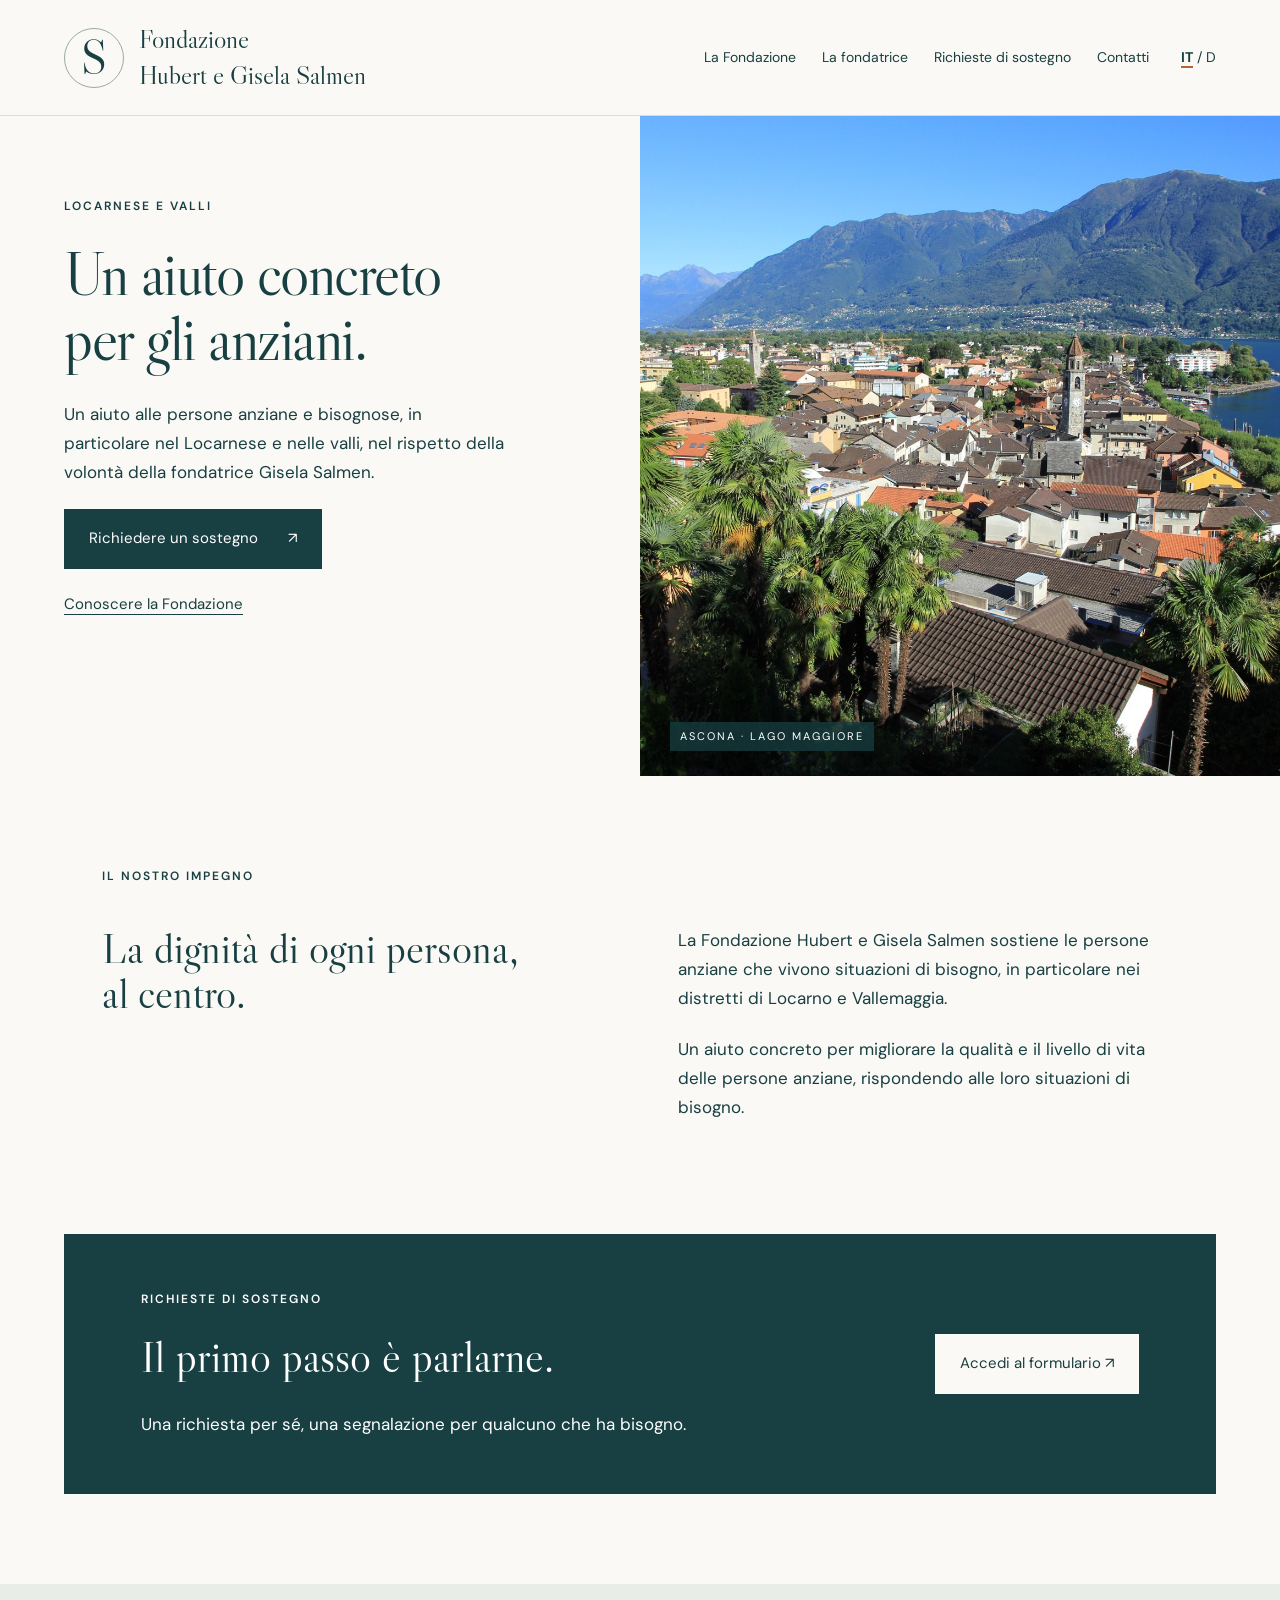
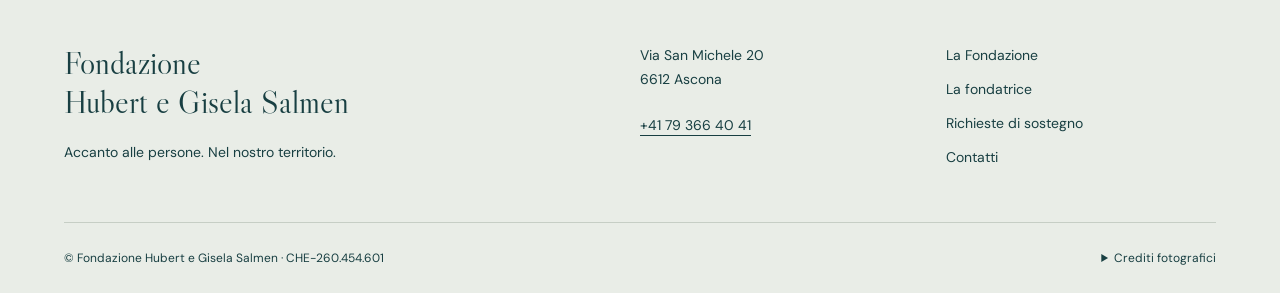
==== index.html @ 93e53511 "Add files via upload" ====
<!doctype html><html lang="it"><head><meta charset="utf-8"><meta name="viewport" content="width=device-width, initial-scale=1"><title>Fondazione Hubert e Gisela Salmen — Ascona</title><meta name="description" content="Aiuti alle persone anziane e bisognose, in particolare nei distretti di Locarno e Vallemaggia."><link rel="icon" href="/assets/favicon.svg"><script src="/language.js"></script><link rel="stylesheet" href="/style.css?v=content-2"></head><body><a class="skip" href="#main">Vai al contenuto</a><header><a class="brand" href="/index.html?lang=it"><span class="monogram">S</span><span><span class="brand-title">Fondazione</span>Hubert e Gisela Salmen</span></a><nav aria-label="Navigazione principale"><a href="/fondazione.html" >La Fondazione</a><a href="/fondatrice.html" >La fondatrice</a><a href="/sostegno.html" >Richieste di sostegno</a><a href="/contatti.html" >Contatti</a></nav><a class="language" href="/de/index.html" lang="de" aria-label="Deutsch"><span class="active">IT</span><span> / </span><span class="">D</span></a></header><main id="main"><section class="hero"><div class="hero-copy"><p class="eyebrow">LOCARNESE E VALLI</p><h1>Un aiuto concreto<br>per gli anziani.</h1><p>Un aiuto alle persone anziane e bisognose, in particolare nel Locarnese e nelle valli, nel rispetto della volontà della fondatrice Gisela Salmen.</p><a class="button" href="/sostegno.html">Richiedere un sostegno <span>↗</span></a><a class="text-link" href="/fondazione.html">Conoscere la Fondazione</a></div><figure><img src="/assets/ascona-panorama.jpg" alt="Veduta panoramica del lungolago di Ascona"><figcaption>ASCONA · LAGO MAGGIORE</figcaption></figure></section><section class="intro"><p class="eyebrow">IL NOSTRO IMPEGNO</p><h2>La dignità di ogni persona,<br>al centro.</h2><div><p>La Fondazione Hubert e Gisela Salmen sostiene le persone anziane che vivono situazioni di bisogno, in particolare nei distretti di Locarno e Vallemaggia.</p><p>Un aiuto concreto per migliorare la qualità e il livello di vita delle persone anziane, rispondendo alle loro situazioni di bisogno.</p></div></section><section class="band"><div><p class="eyebrow">RICHIESTE DI SOSTEGNO</p><h2>Il primo passo è parlarne.</h2><p>Una richiesta per sé, una segnalazione per qualcuno che ha bisogno.</p></div><a class="button light" href="/sostegno.html">Accedi al formulario ↗</a></section></main><footer><div><a class="footer-brand" href="/index.html?lang=it">Fondazione<br>Hubert e Gisela Salmen</a><p>Accanto alle persone. Nel nostro territorio.</p></div><div><p>Via San Michele 20<br>6612 Ascona</p><a href="tel:+41793664041">+41 79 366 40 41</a></div><div><a href="/fondazione.html">La Fondazione</a><a href="/fondatrice.html">La fondatrice</a><a href="/sostegno.html">Richieste di sostegno</a><a href="/contatti.html">Contatti</a></div><div class="footer-bottom"><span>© Fondazione Hubert e Gisela Salmen · CHE-260.454.601</span><details><summary>Crediti fotografici</summary><p><a href="https://commons.wikimedia.org/wiki/File:Ascona_Panorama.jpg">Ascona Panorama</a> · BjoernEisbaer · <a href="https://creativecommons.org/licenses/by-sa/3.0/">CC BY-SA 3.0</a>. <a href="https://commons.wikimedia.org/wiki/File:Ascona_via_Borgo.jpg">Ascona via Borgo</a> · David Hunt · <a href="https://creativecommons.org/licenses/by/2.0/">CC BY 2.0</a>. Immagini ritagliate nella visualizzazione.</p></details></div></footer></body></html>
---- style.css ----
@import url('https://fonts.googleapis.com/css2?family=DM+Sans:wght@400;500;600;700&family=Libre+Caslon+Display&display=swap');
:root{--ink:#183f42;--paper:#faf9f5;--accent:#b4623c;--line:#d9ded7}*{box-sizing:border-box}body{margin:0;background:var(--paper);color:var(--ink);font-family:'DM Sans',Arial,sans-serif;font-size:17px;line-height:1.7}a{color:inherit;text-underline-offset:5px}header{min-height:116px;padding:24px 5%;display:flex;gap:32px;align-items:center;border-bottom:1px solid var(--line)}.brand{display:flex;align-items:center;gap:15px;text-decoration:none;font-family:'Libre Caslon Display',Georgia,serif;font-size:26px;line-height:1.2}.brand small{display:block;font-family:'DM Sans',sans-serif;font-size:10px;letter-spacing:3px;margin-bottom:6px}.monogram{font-size:47px;border:1px solid #9baaa6;border-radius:50%;width:60px;height:60px;text-align:center;line-height:58px}nav{display:flex;gap:26px;margin-left:auto}nav a{font-size:14px;text-decoration:none}nav a:hover,nav a[aria-current]{text-decoration:underline}.language{white-space:nowrap;font-size:14px;text-decoration:none}.language .active{font-weight:700;border-bottom:2px solid var(--accent)}.hero{display:grid;grid-template-columns:1fr 1fr;min-height:660px}.hero-copy{padding:80px 10% 65px}.eyebrow{font-size:12px;font-weight:600;letter-spacing:2px;margin:0 0 25px}h1,h2{font-family:'Libre Caslon Display',Georgia,serif;font-weight:400;line-height:1.05;margin:0 0 30px}h1{font-size:clamp(48px,4.8vw,78px);letter-spacing:-1.5px}h2{font-size:clamp(36px,3.3vw,52px)}h3{font-size:19px;font-weight:500}p{margin:0 0 22px}.hero-copy>p:not(.eyebrow){max-width:440px}.button{display:inline-flex;justify-content:space-between;gap:30px;align-items:center;background:var(--ink);color:white;padding:17px 25px;text-decoration:none;border:0;font:inherit;font-size:15px;cursor:pointer}.button:hover{background:#286064}.text-link{display:block;font-size:15px;margin-top:23px}.hero figure{margin:0;position:relative;min-height:540px}.hero img{width:100%;height:100%;position:absolute;object-fit:cover}.hero figcaption{position:absolute;bottom:25px;left:30px;color:white;font-size:11px;letter-spacing:2px;background:#183f42bd;padding:5px 10px}.intro{padding:90px 8%;display:grid;grid-template-columns:1fr 1fr;gap:15px 75px}.intro .eyebrow{grid-column:1/-1}.band{margin:0 5% 90px;padding:55px 6%;background:var(--ink);color:white;display:flex;align-items:center;justify-content:space-between;gap:30px}.band h2{font-size:44px}.band p:last-child{margin:0}.light{background:var(--paper);color:var(--ink);white-space:nowrap}.page-heading{padding:75px 8% 45px;border-bottom:1px solid var(--line)}.lead{font-size:21px;max-width:730px}.article{max-width:1060px;margin:auto;padding:65px 35px 90px}.article>h2{margin-top:45px}.facts{display:grid;grid-template-columns:1fr 1fr;gap:45px;padding:40px 0;margin:25px 0;border-top:1px solid var(--line);border-bottom:1px solid var(--line)}.facts strong{font-size:30px;font-weight:400}.members{display:grid;grid-template-columns:repeat(3,1fr);gap:32px;margin:40px 0}.member h3{margin:16px 0 0}.member p{font-size:14px}.initials{display:flex;width:80px;height:80px;border-radius:50%;background:#e6ebe5;align-items:center;justify-content:center;font-family:Georgia,serif;font-size:25px;color:#526762}.note{font-size:14px;color:#596961}.founder{padding:80px 8%;display:grid;grid-template-columns:1fr 1fr;gap:80px}.founder figure{margin:0}.founder img{width:100%;height:600px;object-fit:cover}.founder figcaption{font-size:13px;margin-top:12px}.contact-grid{display:grid;grid-template-columns:1fr 1fr;gap:80px;padding:70px 8% 100px}.contact-panel{padding:45px;background:#e8ede7}.instructions{margin-bottom:55px}form{border-top:1px solid var(--line);padding-top:40px}form h2{font-size:38px}label{display:block;font-size:15px;font-weight:500;margin:22px 0 8px}input,textarea{width:100%;border:1px solid #99aba3;background:white;padding:13px;color:var(--ink);font:inherit;border-radius:0}textarea{resize:vertical}.field-grid{display:grid;grid-template-columns:1fr 1fr;gap:0 24px}fieldset{border:0;padding:20px 0;margin:20px 0}legend{font-size:24px}.signature{height:57px;border-bottom:1px solid #99aba3}.council{margin:35px 0;padding:20px;border:1px solid var(--line)}summary{cursor:pointer}footer{padding:60px 5% 25px;background:#e9ede7;display:grid;grid-template-columns:2fr 1fr 1fr;gap:35px;font-size:14px}.footer-brand{font-family:'Libre Caslon Display',Georgia,serif;font-size:32px;text-decoration:none;line-height:1.2;display:block;margin-bottom:20px}footer>div:nth-child(3)>a{display:block;margin-bottom:10px;text-decoration:none}.footer-bottom{grid-column:1/-1;border-top:1px solid #c6cec5;padding-top:25px;display:flex;justify-content:space-between;gap:30px;font-size:12px}.footer-bottom details{max-width:450px}.skip{position:absolute;top:-100px}.skip:focus{top:0;background:white;z-index:3;padding:12px}:focus-visible{outline:3px solid var(--accent);outline-offset:5px}@media(max-width:1100px){header{flex-wrap:wrap;gap:18px}nav{order:3;width:100%;justify-content:center}.language{margin-left:auto}.hero-copy{padding:65px 9%}.band{align-items:flex-start;flex-direction:column}}@media(max-width:700px){body{font-size:16px}header{padding:20px 6%}.brand{font-size:21px}.monogram{width:45px;height:45px;line-height:43px;font-size:34px}nav{gap:10px 20px;flex-wrap:wrap;justify-content:flex-start}nav a{font-size:14px}.hero,.intro,.founder,.contact-grid{grid-template-columns:1fr}.hero-copy{padding:50px 7%}.hero figure{min-height:390px}.intro{padding:55px 7%;gap:10px}.band{margin-bottom:50px;padding:35px 7%}.page-heading{padding:50px 7% 25px}.article{padding:35px 7% 55px}.facts{grid-template-columns:1fr;gap:20px}.members{grid-template-columns:1fr 1fr;gap:20px}.founder{padding:50px 7%;gap:30px}.founder img{height:430px}.contact-grid{padding:45px 7%;gap:25px}.contact-panel{padding:30px}.field-grid{grid-template-columns:1fr}footer{grid-template-columns:1fr 1fr;padding:40px 7%}footer>div:first-child{grid-column:1/-1}.footer-bottom{flex-direction:column;gap:12px}h1{font-size:53px}.button{max-width:100%}}@media print{body{background:white;color:black;font:11pt Arial;line-height:1.4}header,footer,.page-heading,.instructions,.no-print,.skip{display:none!important}.article{padding:0;max-width:none}form{border:0;padding:0}form h2{font-size:23pt}label{margin-top:12px}input,textarea{color:black;padding:7px;border:1px solid #999;font-size:11pt}textarea{resize:none;min-height:70px;height:auto}fieldset,.field-grid>div,.council{break-inside:avoid}.council{margin:20px 0}h2,legend{break-after:avoid}.signature{height:35px}@page{margin:16mm}}

.portrait-frame,.member .initials{display:flex;width:min(160px,100%);height:auto;aspect-ratio:1/1;border-radius:50%;overflow:hidden;position:relative;flex-shrink:0}
.portrait-frame .member-photo{display:block;position:absolute;inset:0;width:100%;height:100%;max-width:none;object-fit:cover;object-position:center 22%}
.member .initials{font-size:36px}
.member-photo[src*="bruno-minder"]{transform:scale(1.6);transform-origin:50% 22%}

/* Compact, touch-friendly layouts for phones and small tablets. */
@media screen and (max-width: 700px){
 header{padding:16px 20px 12px;gap:14px;min-height:0;display:grid;grid-template-columns:minmax(0,1fr) auto}
 .brand{min-width:0;gap:10px;font-size:clamp(18px,4.7vw,22px)}
 .brand small{font-size:9px;letter-spacing:2px}.monogram{flex:0 0 40px;width:40px;height:40px;line-height:38px;font-size:31px}
 .language{margin:0;padding:10px 0 10px 8px;min-height:44px;display:flex;align-items:center;gap:4px}
 nav{grid-column:1/-1;display:grid;grid-template-columns:1fr 1fr;gap:4px 12px;margin:0;width:100%}
 nav a{display:flex;align-items:center;min-height:44px;line-height:1.35;padding:8px 0;font-size:14px}
 h1{font-size:clamp(36px,10.8vw,48px);line-height:1.08;letter-spacing:-.8px;margin-bottom:22px;overflow-wrap:anywhere}
 h2,.band h2,form h2{font-size:clamp(30px,8.2vw,38px);line-height:1.14;overflow-wrap:anywhere}
 .eyebrow{font-size:11px;letter-spacing:1.4px;margin-bottom:18px}
 .hero{min-height:0}.hero-copy{padding:32px 24px}.hero-copy>p:not(.eyebrow){margin-bottom:24px}
 .hero figure{min-height:0;height:clamp(230px,68vw,360px)}.hero img{object-position:60% center}
 .hero figcaption{left:20px;bottom:16px}
 .button{width:100%;min-height:50px;gap:14px;padding:14px 18px;font-size:16px;line-height:1.4;white-space:normal;text-align:left}
 .button span{flex-shrink:0}.text-link{padding:8px 0;line-height:1.5;margin-top:12px}
 .intro{padding:42px 24px;gap:0}.intro h2{margin-bottom:24px}
 .band{margin:0 16px 42px;padding:30px 24px;gap:24px}.band h2{margin-bottom:18px}
 .page-heading{padding:34px 24px 22px}.lead{font-size:18px;line-height:1.6}
 .article{padding:32px 24px 48px}.article>h2{margin-top:28px}.article p,.contact-grid p{overflow-wrap:anywhere}
 .facts{padding:24px 0;gap:20px}.facts p:last-child{margin-bottom:0}
 .members{grid-template-columns:repeat(2,minmax(0,1fr));gap:28px 18px;margin:28px 0}
 .member{min-width:0}.portrait-frame,.member .initials{width:min(128px,100%)}
 .member h3{font-size:17px;line-height:1.35;margin-top:12px;overflow-wrap:anywhere}.member p{margin:4px 0 0}
 .founder{padding:36px 24px;gap:24px}.founder img{height:340px}
 .contact-grid{padding:32px 24px 48px;gap:28px}.contact-panel{padding:26px 20px}
 .field-grid{gap:0}fieldset{min-width:0}legend{font-size:21px;max-width:100%}
 input,textarea{font-size:16px;min-height:48px}label{font-size:16px;line-height:1.5}
 .council{padding:16px}.council summary{min-height:44px;line-height:1.5}
 footer{padding:36px 24px 24px;gap:24px;grid-template-columns:1fr}
 footer>div{min-width:0}.footer-brand{font-size:29px}footer>div:nth-child(3){display:grid;grid-template-columns:1fr 1fr;gap:4px 16px}
 footer>div:nth-child(3)>a{min-height:44px;display:flex;align-items:center;margin:0;line-height:1.4}
 .footer-bottom{font-size:13px;gap:14px}.footer-bottom details{max-width:100%;overflow-wrap:anywhere}.footer-bottom summary{padding:10px 0;min-height:44px}
}
@media screen and (min-width:701px) and (max-width:900px){
 .hero-copy{padding:48px 28px}.hero h1{font-size:46px}.founder,.contact-grid{gap:32px}.band .light{white-space:normal}
}

.brand-title{display:block;font:inherit;letter-spacing:inherit;margin-bottom:4px}
.donations{margin:32px 0;padding:24px;border:1px solid var(--line);background:#e9ede7}
.donations h3{margin-top:0}.donations .iban{margin-bottom:0;font-size:20px;letter-spacing:1px}
@media screen and (max-width:700px){.brand-title{font-size:inherit}.donations{padding:20px}}
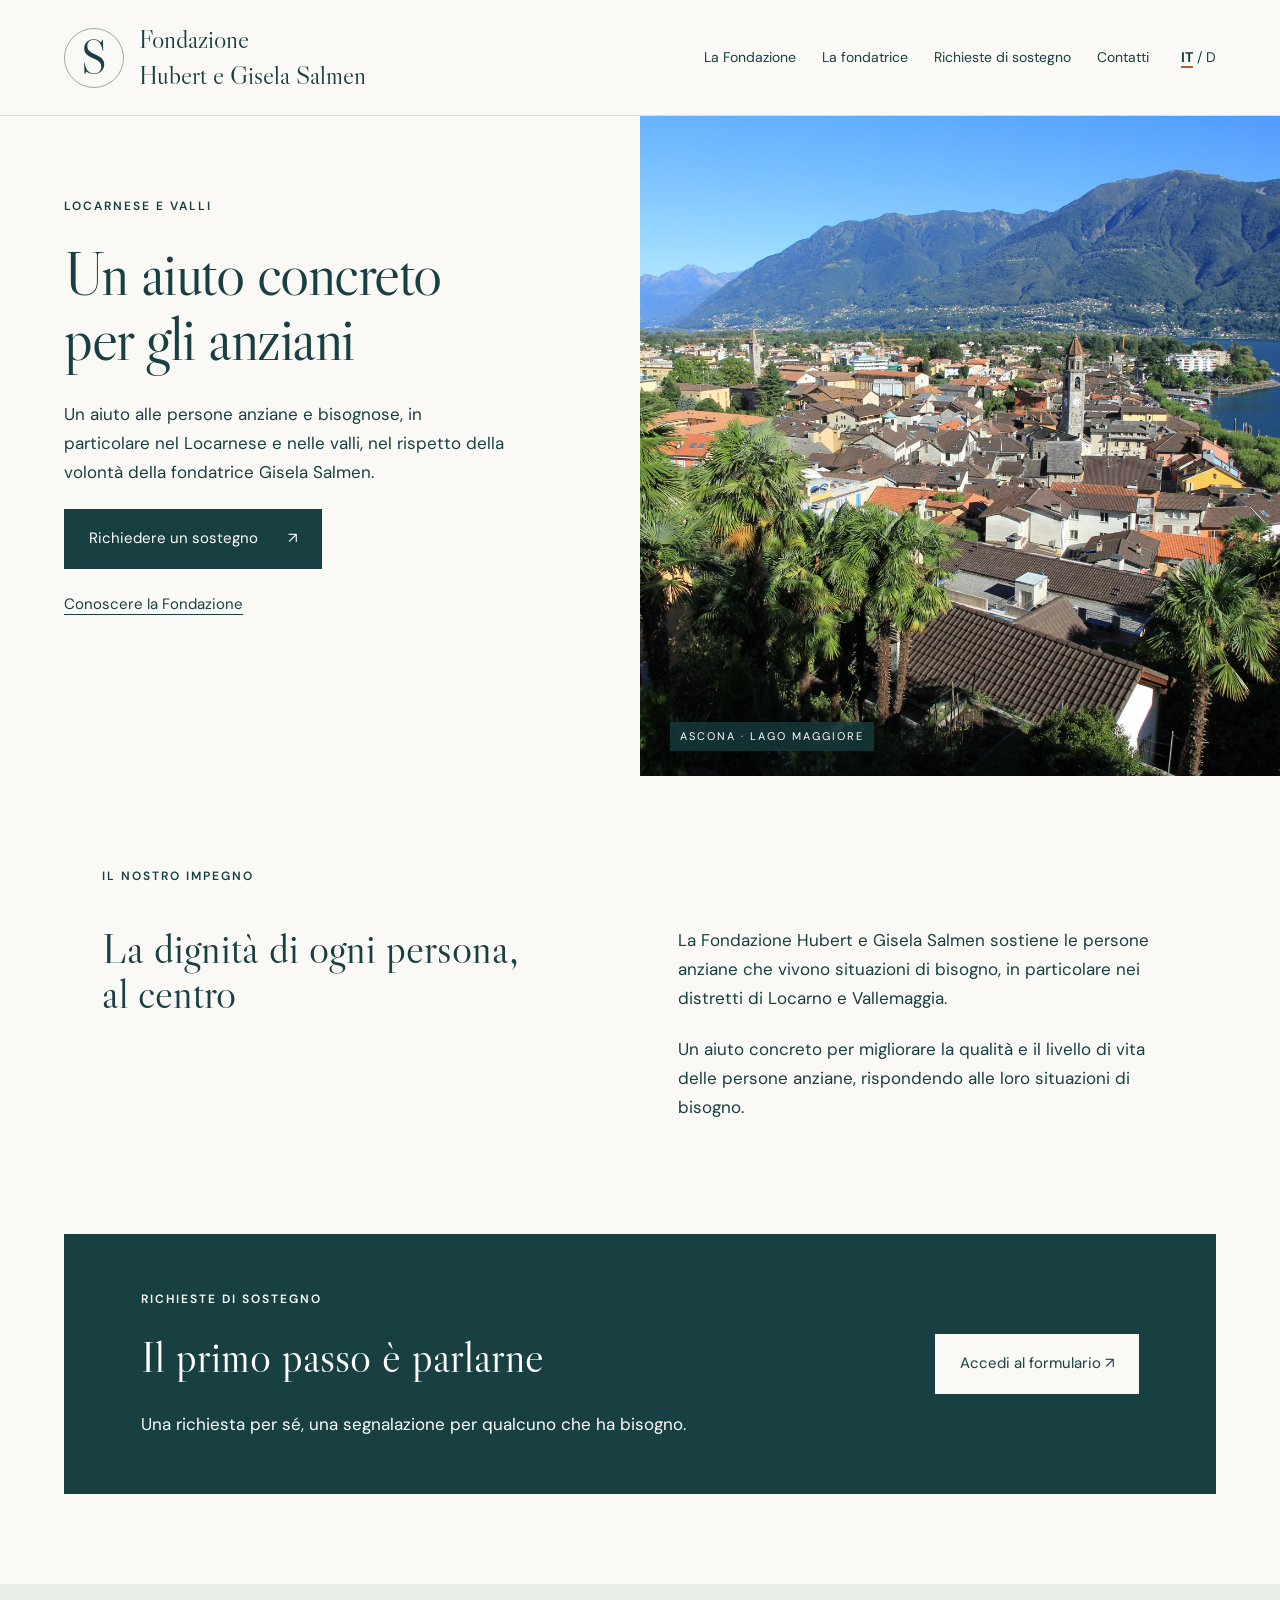
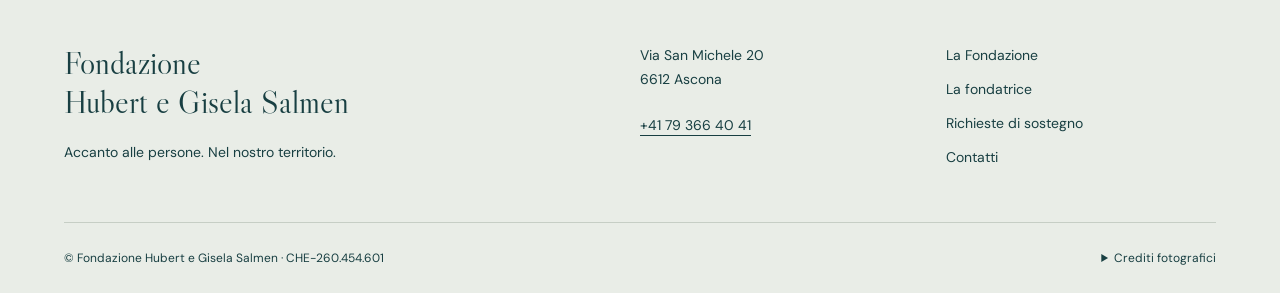
==== commit f0ef3b20: "Aggiorna testi e rimuove punteggiatura dai titoli" ====
--- a/index.html
+++ b/index.html
@@ -1 +1,172 @@
-<!doctype html><html lang="it"><head><meta charset="utf-8"><meta name="viewport" content="width=device-width, initial-scale=1"><title>Fondazione Hubert e Gisela Salmen — Ascona</title><meta name="description" content="Aiuti alle persone anziane e bisognose, in particolare nei distretti di Locarno e Vallemaggia."><link rel="icon" href="/assets/favicon.svg"><script src="/language.js"></script><link rel="stylesheet" href="/style.css?v=content-2"></head><body><a class="skip" href="#main">Vai al contenuto</a><header><a class="brand" href="/index.html?lang=it"><span class="monogram">S</span><span><span class="brand-title">Fondazione</span>Hubert e Gisela Salmen</span></a><nav aria-label="Navigazione principale"><a href="/fondazione.html" >La Fondazione</a><a href="/fondatrice.html" >La fondatrice</a><a href="/sostegno.html" >Richieste di sostegno</a><a href="/contatti.html" >Contatti</a></nav><a class="language" href="/de/index.html" lang="de" aria-label="Deutsch"><span class="active">IT</span><span> / </span><span class="">D</span></a></header><main id="main"><section class="hero"><div class="hero-copy"><p class="eyebrow">LOCARNESE E VALLI</p><h1>Un aiuto concreto<br>per gli anziani.</h1><p>Un aiuto alle persone anziane e bisognose, in particolare nel Locarnese e nelle valli, nel rispetto della volontà della fondatrice Gisela Salmen.</p><a class="button" href="/sostegno.html">Richiedere un sostegno <span>↗</span></a><a class="text-link" href="/fondazione.html">Conoscere la Fondazione</a></div><figure><img src="/assets/ascona-panorama.jpg" alt="Veduta panoramica del lungolago di Ascona"><figcaption>ASCONA · LAGO MAGGIORE</figcaption></figure></section><section class="intro"><p class="eyebrow">IL NOSTRO IMPEGNO</p><h2>La dignità di ogni persona,<br>al centro.</h2><div><p>La Fondazione Hubert e Gisela Salmen sostiene le persone anziane che vivono situazioni di bisogno, in particolare nei distretti di Locarno e Vallemaggia.</p><p>Un aiuto concreto per migliorare la qualità e il livello di vita delle persone anziane, rispondendo alle loro situazioni di bisogno.</p></div></section><section class="band"><div><p class="eyebrow">RICHIESTE DI SOSTEGNO</p><h2>Il primo passo è parlarne.</h2><p>Una richiesta per sé, una segnalazione per qualcuno che ha bisogno.</p></div><a class="button light" href="/sostegno.html">Accedi al formulario ↗</a></section></main><footer><div><a class="footer-brand" href="/index.html?lang=it">Fondazione<br>Hubert e Gisela Salmen</a><p>Accanto alle persone. Nel nostro territorio.</p></div><div><p>Via San Michele 20<br>6612 Ascona</p><a href="tel:+41793664041">+41 79 366 40 41</a></div><div><a href="/fondazione.html">La Fondazione</a><a href="/fondatrice.html">La fondatrice</a><a href="/sostegno.html">Richieste di sostegno</a><a href="/contatti.html">Contatti</a></div><div class="footer-bottom"><span>© Fondazione Hubert e Gisela Salmen · CHE-260.454.601</span><details><summary>Crediti fotografici</summary><p><a href="https://commons.wikimedia.org/wiki/File:Ascona_Panorama.jpg">Ascona Panorama</a> · BjoernEisbaer · <a href="https://creativecommons.org/licenses/by-sa/3.0/">CC BY-SA 3.0</a>. <a href="https://commons.wikimedia.org/wiki/File:Ascona_via_Borgo.jpg">Ascona via Borgo</a> · David Hunt · <a href="https://creativecommons.org/licenses/by/2.0/">CC BY 2.0</a>. Immagini ritagliate nella visualizzazione.</p></details></div></footer></body></html>+<!doctype html>
+<html lang="it">
+<head>
+  <meta charset="utf-8">
+  <meta name="viewport" content="width=device-width, initial-scale=1">
+  <meta name="robots" content="noindex">
+  <meta
+    name="description"
+    content="Aiuti alle persone anziane e bisognose, in particolare nei distretti di Locarno e Vallemaggia."
+  >
+
+  <title>Fondazione Hubert e Gisela Salmen — Ascona</title>
+
+  <link rel="icon" href="/assets/favicon.svg">
+
+  <script src="/language.js"></script>
+
+  <link rel="stylesheet" href="/style.css?v=content-2">
+</head>
+
+<body>
+  <a class="skip" href="#main">Vai al contenuto</a>
+
+  <header>
+    <a class="brand" href="/index.html?lang=it">
+      <span class="monogram">S</span>
+      <span>
+        <span class="brand-title">Fondazione</span>
+        Hubert e Gisela Salmen
+      </span>
+    </a>
+
+    <nav aria-label="Navigazione principale">
+      <a href="/fondazione.html">La Fondazione</a>
+      <a href="/fondatrice.html">La fondatrice</a>
+      <a href="/sostegno.html">Richieste di sostegno</a>
+      <a href="/contatti.html">Contatti</a>
+    </nav>
+
+    <a
+      class="language"
+      href="/de/index.html"
+      lang="de"
+      aria-label="Deutsch"
+    >
+      <span class="active">IT</span>
+      <span> / </span>
+      <span>D</span>
+    </a>
+  </header>
+
+  <main id="main">
+    <section class="hero">
+      <div class="hero-copy">
+        <p class="eyebrow">LOCARNESE E VALLI</p>
+
+        <h1>Un aiuto concreto<br>per gli anziani</h1>
+
+        <p>
+          Un aiuto alle persone anziane e bisognose, in particolare
+          nel Locarnese e nelle valli, nel rispetto della volontà
+          della fondatrice Gisela Salmen.
+        </p>
+
+        <a class="button" href="/sostegno.html">
+          Richiedere un sostegno <span>↗</span>
+        </a>
+
+        <a class="text-link" href="/fondazione.html">
+          Conoscere la Fondazione
+        </a>
+      </div>
+
+      <figure>
+        <img
+          src="/assets/ascona-panorama.jpg"
+          alt="Veduta panoramica del lungolago di Ascona"
+        >
+        <figcaption>ASCONA · LAGO MAGGIORE</figcaption>
+      </figure>
+    </section>
+
+    <section class="intro">
+      <p class="eyebrow">IL NOSTRO IMPEGNO</p>
+
+      <h2>La dignità di ogni persona,<br>al centro</h2>
+
+      <div>
+        <p>
+          La Fondazione Hubert e Gisela Salmen sostiene le persone
+          anziane che vivono situazioni di bisogno, in particolare
+          nei distretti di Locarno e Vallemaggia.
+        </p>
+
+        <p>
+          Un aiuto concreto per migliorare la qualità e il livello
+          di vita delle persone anziane, rispondendo alle loro
+          situazioni di bisogno.
+        </p>
+      </div>
+    </section>
+
+    <section class="band">
+      <div>
+        <p class="eyebrow">RICHIESTE DI SOSTEGNO</p>
+        <h2>Il primo passo è parlarne</h2>
+        <p>
+          Una richiesta per sé, una segnalazione per qualcuno
+          che ha bisogno.
+        </p>
+      </div>
+
+      <a class="button light" href="/sostegno.html">
+        Accedi al formulario ↗
+      </a>
+    </section>
+  </main>
+
+  <footer>
+    <div>
+      <a class="footer-brand" href="/index.html?lang=it">
+        Fondazione<br>
+        Hubert e Gisela Salmen
+      </a>
+      <p>Accanto alle persone. Nel nostro territorio.</p>
+    </div>
+
+    <div>
+      <p>
+        Via San Michele 20<br>
+        6612 Ascona
+      </p>
+      <a href="tel:+41793664041">+41 79 366 40 41</a>
+    </div>
+
+    <div>
+      <a href="/fondazione.html">La Fondazione</a>
+      <a href="/fondatrice.html">La fondatrice</a>
+      <a href="/sostegno.html">Richieste di sostegno</a>
+      <a href="/contatti.html">Contatti</a>
+    </div>
+
+    <div class="footer-bottom">
+      <span>
+        © Fondazione Hubert e Gisela Salmen · CHE-260.454.601
+      </span>
+
+      <details>
+        <summary>Crediti fotografici</summary>
+
+        <p>
+          <a href="https://commons.wikimedia.org/wiki/File:Ascona_Panorama.jpg">
+            Ascona Panorama
+          </a>
+          · BjoernEisbaer ·
+          <a href="https://creativecommons.org/licenses/by-sa/3.0/">
+            CC BY-SA 3.0
+          </a>.
+          <a href="https://commons.wikimedia.org/wiki/File:Ascona_via_Borgo.jpg">
+            Ascona via Borgo
+          </a>
+          · David Hunt ·
+          <a href="https://creativecommons.org/licenses/by/2.0/">
+            CC BY 2.0
+          </a>.
+          Immagini ritagliate nella visualizzazione.
+        </p>
+      </details>
+    </div>
+  </footer>
+</body>
+</html>
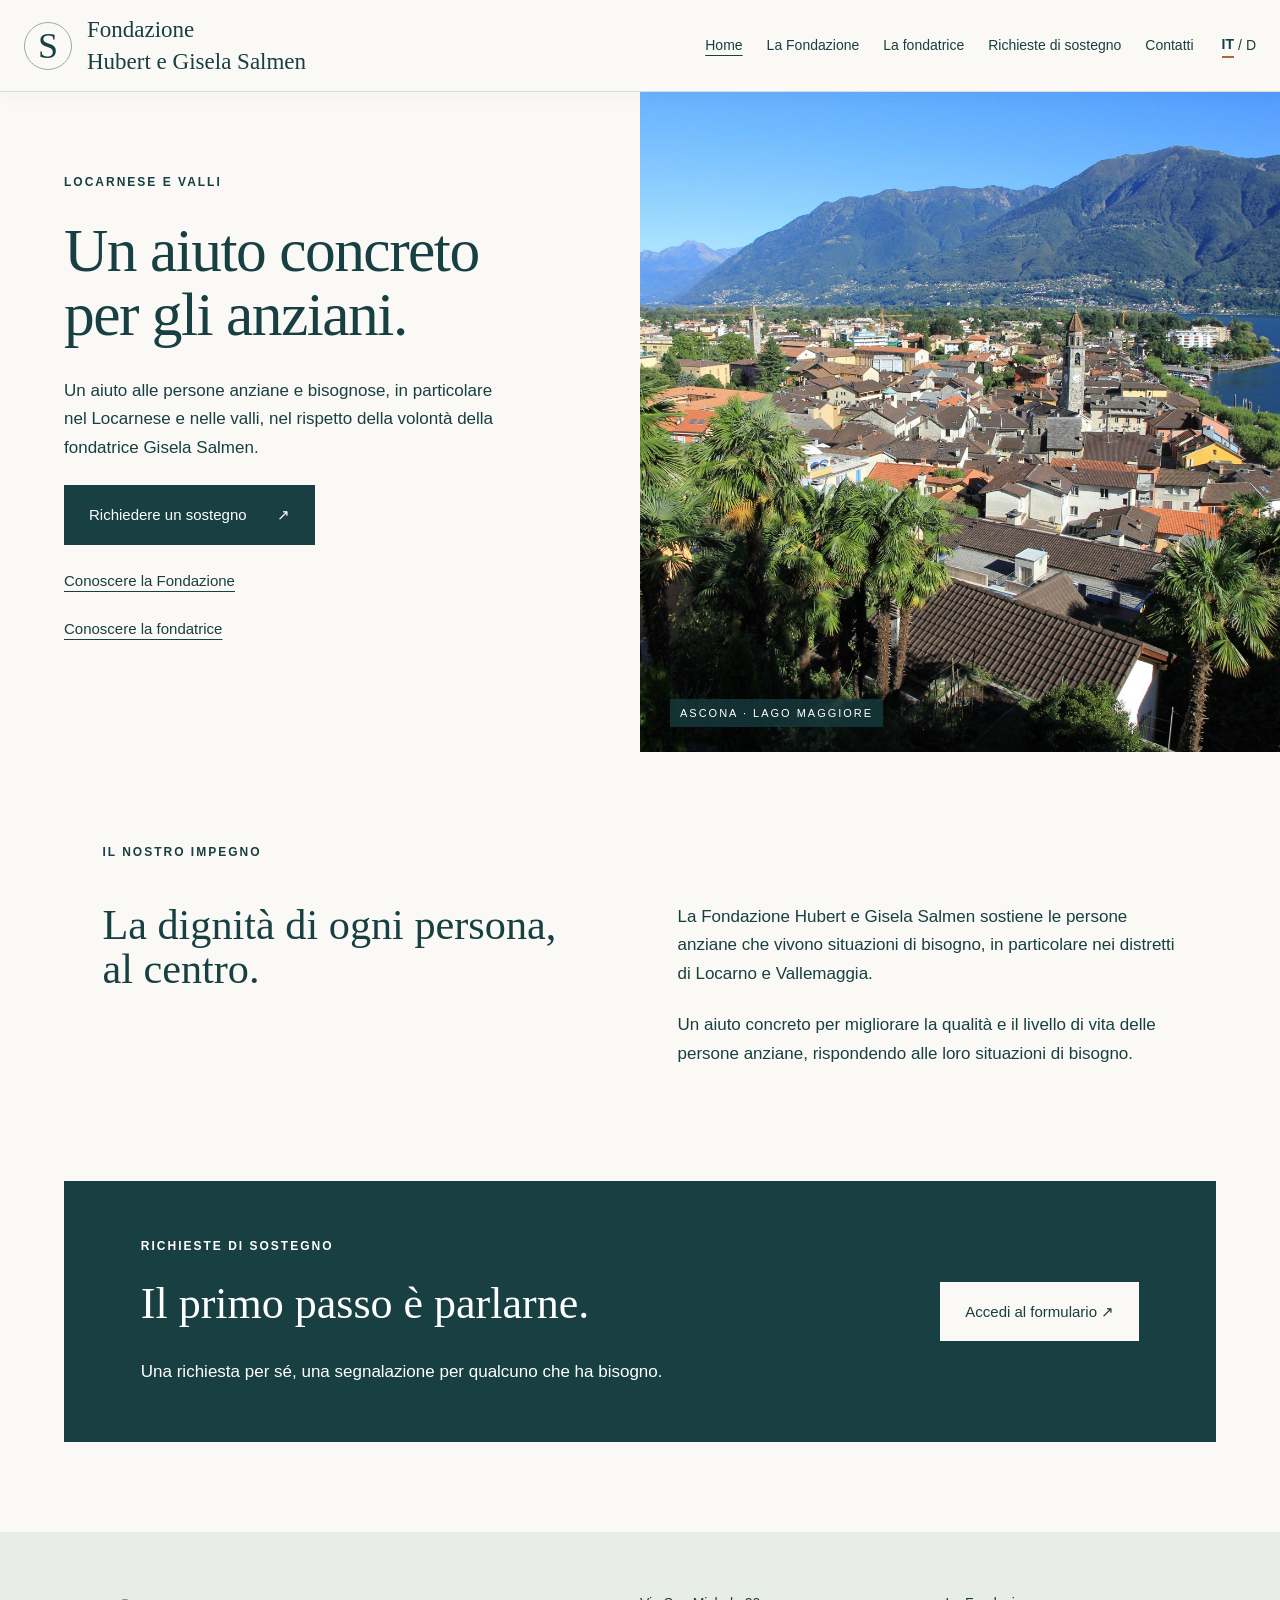
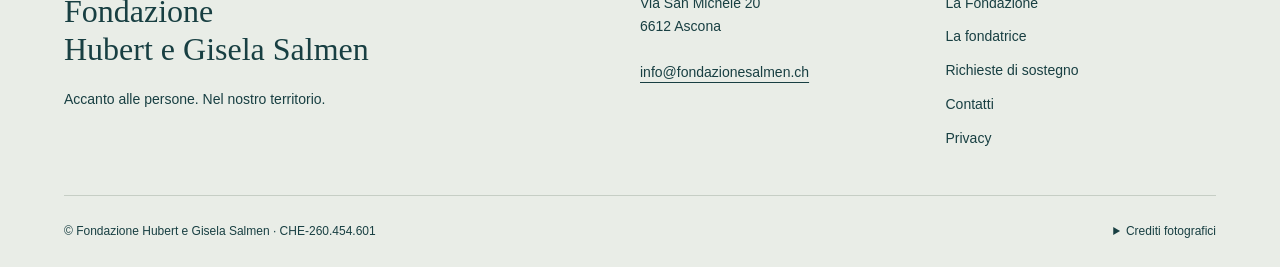
==== commit 8a5404d9: "Update bilingual foundation website preview" ====
--- a/index.html
+++ b/index.html
@@ -1,172 +1 @@
-<!doctype html>
-<html lang="it">
-<head>
-  <meta charset="utf-8">
-  <meta name="viewport" content="width=device-width, initial-scale=1">
-  <meta name="robots" content="noindex">
-  <meta
-    name="description"
-    content="Aiuti alle persone anziane e bisognose, in particolare nei distretti di Locarno e Vallemaggia."
-  >
-
-  <title>Fondazione Hubert e Gisela Salmen — Ascona</title>
-
-  <link rel="icon" href="/assets/favicon.svg">
-
-  <script src="/language.js"></script>
-
-  <link rel="stylesheet" href="/style.css?v=content-2">
-</head>
-
-<body>
-  <a class="skip" href="#main">Vai al contenuto</a>
-
-  <header>
-    <a class="brand" href="/index.html?lang=it">
-      <span class="monogram">S</span>
-      <span>
-        <span class="brand-title">Fondazione</span>
-        Hubert e Gisela Salmen
-      </span>
-    </a>
-
-    <nav aria-label="Navigazione principale">
-      <a href="/fondazione.html">La Fondazione</a>
-      <a href="/fondatrice.html">La fondatrice</a>
-      <a href="/sostegno.html">Richieste di sostegno</a>
-      <a href="/contatti.html">Contatti</a>
-    </nav>
-
-    <a
-      class="language"
-      href="/de/index.html"
-      lang="de"
-      aria-label="Deutsch"
-    >
-      <span class="active">IT</span>
-      <span> / </span>
-      <span>D</span>
-    </a>
-  </header>
-
-  <main id="main">
-    <section class="hero">
-      <div class="hero-copy">
-        <p class="eyebrow">LOCARNESE E VALLI</p>
-
-        <h1>Un aiuto concreto<br>per gli anziani</h1>
-
-        <p>
-          Un aiuto alle persone anziane e bisognose, in particolare
-          nel Locarnese e nelle valli, nel rispetto della volontà
-          della fondatrice Gisela Salmen.
-        </p>
-
-        <a class="button" href="/sostegno.html">
-          Richiedere un sostegno <span>↗</span>
-        </a>
-
-        <a class="text-link" href="/fondazione.html">
-          Conoscere la Fondazione
-        </a>
-      </div>
-
-      <figure>
-        <img
-          src="/assets/ascona-panorama.jpg"
-          alt="Veduta panoramica del lungolago di Ascona"
-        >
-        <figcaption>ASCONA · LAGO MAGGIORE</figcaption>
-      </figure>
-    </section>
-
-    <section class="intro">
-      <p class="eyebrow">IL NOSTRO IMPEGNO</p>
-
-      <h2>La dignità di ogni persona,<br>al centro</h2>
-
-      <div>
-        <p>
-          La Fondazione Hubert e Gisela Salmen sostiene le persone
-          anziane che vivono situazioni di bisogno, in particolare
-          nei distretti di Locarno e Vallemaggia.
-        </p>
-
-        <p>
-          Un aiuto concreto per migliorare la qualità e il livello
-          di vita delle persone anziane, rispondendo alle loro
-          situazioni di bisogno.
-        </p>
-      </div>
-    </section>
-
-    <section class="band">
-      <div>
-        <p class="eyebrow">RICHIESTE DI SOSTEGNO</p>
-        <h2>Il primo passo è parlarne</h2>
-        <p>
-          Una richiesta per sé, una segnalazione per qualcuno
-          che ha bisogno.
-        </p>
-      </div>
-
-      <a class="button light" href="/sostegno.html">
-        Accedi al formulario ↗
-      </a>
-    </section>
-  </main>
-
-  <footer>
-    <div>
-      <a class="footer-brand" href="/index.html?lang=it">
-        Fondazione<br>
-        Hubert e Gisela Salmen
-      </a>
-      <p>Accanto alle persone. Nel nostro territorio.</p>
-    </div>
-
-    <div>
-      <p>
-        Via San Michele 20<br>
-        6612 Ascona
-      </p>
-      <a href="tel:+41793664041">+41 79 366 40 41</a>
-    </div>
-
-    <div>
-      <a href="/fondazione.html">La Fondazione</a>
-      <a href="/fondatrice.html">La fondatrice</a>
-      <a href="/sostegno.html">Richieste di sostegno</a>
-      <a href="/contatti.html">Contatti</a>
-    </div>
-
-    <div class="footer-bottom">
-      <span>
-        © Fondazione Hubert e Gisela Salmen · CHE-260.454.601
-      </span>
-
-      <details>
-        <summary>Crediti fotografici</summary>
-
-        <p>
-          <a href="https://commons.wikimedia.org/wiki/File:Ascona_Panorama.jpg">
-            Ascona Panorama
-          </a>
-          · BjoernEisbaer ·
-          <a href="https://creativecommons.org/licenses/by-sa/3.0/">
-            CC BY-SA 3.0
-          </a>.
-          <a href="https://commons.wikimedia.org/wiki/File:Ascona_via_Borgo.jpg">
-            Ascona via Borgo
-          </a>
-          · David Hunt ·
-          <a href="https://creativecommons.org/licenses/by/2.0/">
-            CC BY 2.0
-          </a>.
-          Immagini ritagliate nella visualizzazione.
-        </p>
-      </details>
-    </div>
-  </footer>
-</body>
-</html>
+<!doctype html><html lang="it"><head><meta charset="utf-8"><meta name="robots" content="noindex, nofollow, noarchive"><meta name="viewport" content="width=device-width, initial-scale=1"><title>Fondazione Hubert e Gisela Salmen — Ascona</title><meta name="description" content="Aiuti alle persone anziane e bisognose, in particolare nei distretti di Locarno e Vallemaggia."><link rel="icon" href="/assets/favicon.svg"><script src="/language.js"></script><link rel="stylesheet" href="/style.css?v=privacy-menu-1"><script src="/site-ui.js?v=3" defer></script></head><body><a class="skip" href="#main">Vai al contenuto</a><header class="site-header"><a class="brand" href="/index.html?lang=it"><span class="monogram">S</span><span class="brand-full"><span class="brand-title">Fondazione</span>Hubert e Gisela Salmen</span><span class="brand-compact">Fondazione<br>Salmen</span></a><nav id="site-navigation" aria-label="Navigazione principale"><a href="/index.html?lang=it" aria-current="page">Home</a><a href="/fondazione.html" >La Fondazione</a><a href="/fondatrice.html" >La fondatrice</a><a href="/sostegno.html" >Richieste di sostegno</a><a href="/contatti.html" >Contatti</a></nav><a class="language" href="/de/index.html" lang="de" aria-label="Deutsch"><span class="active">IT</span><span> / </span><span class="">D</span></a><button class="menu-toggle" type="button" aria-controls="site-navigation" aria-expanded="false" aria-label="Menu"><span></span><span></span><span></span></button></header><main id="main"><section class="hero"><div class="hero-copy"><p class="eyebrow">LOCARNESE E VALLI</p><h1>Un aiuto concreto<br>per gli anziani.</h1><p>Un aiuto alle persone anziane e bisognose, in particolare nel Locarnese e nelle valli, nel rispetto della volontà della fondatrice Gisela Salmen.</p><a class="button" href="/sostegno.html">Richiedere un sostegno <span>↗</span></a><a class="text-link" href="/fondazione.html">Conoscere la Fondazione</a><a class="text-link" href="/fondatrice.html">Conoscere la fondatrice</a></div><figure><img src="/assets/ascona-panorama.jpg" alt="Veduta panoramica del lungolago di Ascona"><figcaption>ASCONA · LAGO MAGGIORE</figcaption></figure></section><section class="intro"><p class="eyebrow">IL NOSTRO IMPEGNO</p><h2>La dignità di ogni persona,<br>al centro.</h2><div><p>La Fondazione Hubert e Gisela Salmen sostiene le persone anziane che vivono situazioni di bisogno, in particolare nei distretti di Locarno e Vallemaggia.</p><p>Un aiuto concreto per migliorare la qualità e il livello di vita delle persone anziane, rispondendo alle loro situazioni di bisogno.</p></div></section><section class="band"><div><p class="eyebrow">RICHIESTE DI SOSTEGNO</p><h2>Il primo passo è parlarne.</h2><p>Una richiesta per sé, una segnalazione per qualcuno che ha bisogno.</p></div><a class="button light" href="/sostegno.html">Accedi al formulario ↗</a></section></main><footer><div><a class="footer-brand" href="/index.html?lang=it">Fondazione<br>Hubert e Gisela Salmen</a><p>Accanto alle persone. Nel nostro territorio.</p></div><div><p>Via San Michele 20<br>6612 Ascona</p><a href="mailto:info@fondazionesalmen.ch">info@fondazionesalmen.ch</a></div><div><a href="/fondazione.html">La Fondazione</a><a href="/fondatrice.html">La fondatrice</a><a href="/sostegno.html">Richieste di sostegno</a><a href="/contatti.html">Contatti</a><a href="/privacy.html">Privacy</a></div><div class="footer-bottom"><span>© Fondazione Hubert e Gisela Salmen · CHE-260.454.601</span><details><summary>Crediti fotografici</summary><p><a href="https://commons.wikimedia.org/wiki/File:Ascona_Panorama.jpg">Ascona Panorama</a> · BjoernEisbaer · <a href="https://creativecommons.org/licenses/by-sa/3.0/">CC BY-SA 3.0</a>. Le fotografie storiche e i ritratti di Gisela, Hubert, Elvezio Lorenzetti, Bruno Minder e Peter Münch sono stati forniti alla Fondazione. Le altre fotografie dei membri del Consiglio sono tratte dalle rispettive pagine professionali. Immagini ritagliate nella visualizzazione.</p></details></div></footer></body></html>
--- a/style.css
+++ b/style.css
@@ -1,10 +1,8 @@
-@import url('https://fonts.googleapis.com/css2?family=DM+Sans:wght@400;500;600;700&family=Libre+Caslon+Display&display=swap');
 :root{--ink:#183f42;--paper:#faf9f5;--accent:#b4623c;--line:#d9ded7}*{box-sizing:border-box}body{margin:0;background:var(--paper);color:var(--ink);font-family:'DM Sans',Arial,sans-serif;font-size:17px;line-height:1.7}a{color:inherit;text-underline-offset:5px}header{min-height:116px;padding:24px 5%;display:flex;gap:32px;align-items:center;border-bottom:1px solid var(--line)}.brand{display:flex;align-items:center;gap:15px;text-decoration:none;font-family:'Libre Caslon Display',Georgia,serif;font-size:26px;line-height:1.2}.brand small{display:block;font-family:'DM Sans',sans-serif;font-size:10px;letter-spacing:3px;margin-bottom:6px}.monogram{font-size:47px;border:1px solid #9baaa6;border-radius:50%;width:60px;height:60px;text-align:center;line-height:58px}nav{display:flex;gap:26px;margin-left:auto}nav a{font-size:14px;text-decoration:none}nav a:hover,nav a[aria-current]{text-decoration:underline}.language{white-space:nowrap;font-size:14px;text-decoration:none}.language .active{font-weight:700;border-bottom:2px solid var(--accent)}.hero{display:grid;grid-template-columns:1fr 1fr;min-height:660px}.hero-copy{padding:80px 10% 65px}.eyebrow{font-size:12px;font-weight:600;letter-spacing:2px;margin:0 0 25px}h1,h2{font-family:'Libre Caslon Display',Georgia,serif;font-weight:400;line-height:1.05;margin:0 0 30px}h1{font-size:clamp(48px,4.8vw,78px);letter-spacing:-1.5px}h2{font-size:clamp(36px,3.3vw,52px)}h3{font-size:19px;font-weight:500}p{margin:0 0 22px}.hero-copy>p:not(.eyebrow){max-width:440px}.button{display:inline-flex;justify-content:space-between;gap:30px;align-items:center;background:var(--ink);color:white;padding:17px 25px;text-decoration:none;border:0;font:inherit;font-size:15px;cursor:pointer}.button:hover{background:#286064}.text-link{display:block;font-size:15px;margin-top:23px}.hero figure{margin:0;position:relative;min-height:540px}.hero img{width:100%;height:100%;position:absolute;object-fit:cover}.hero figcaption{position:absolute;bottom:25px;left:30px;color:white;font-size:11px;letter-spacing:2px;background:#183f42bd;padding:5px 10px}.intro{padding:90px 8%;display:grid;grid-template-columns:1fr 1fr;gap:15px 75px}.intro .eyebrow{grid-column:1/-1}.band{margin:0 5% 90px;padding:55px 6%;background:var(--ink);color:white;display:flex;align-items:center;justify-content:space-between;gap:30px}.band h2{font-size:44px}.band p:last-child{margin:0}.light{background:var(--paper);color:var(--ink);white-space:nowrap}.page-heading{padding:75px 8% 45px;border-bottom:1px solid var(--line)}.lead{font-size:21px;max-width:730px}.article{max-width:1060px;margin:auto;padding:65px 35px 90px}.article>h2{margin-top:45px}.facts{display:grid;grid-template-columns:1fr 1fr;gap:45px;padding:40px 0;margin:25px 0;border-top:1px solid var(--line);border-bottom:1px solid var(--line)}.facts strong{font-size:30px;font-weight:400}.members{display:grid;grid-template-columns:repeat(3,1fr);gap:32px;margin:40px 0}.member h3{margin:16px 0 0}.member p{font-size:14px}.initials{display:flex;width:80px;height:80px;border-radius:50%;background:#e6ebe5;align-items:center;justify-content:center;font-family:Georgia,serif;font-size:25px;color:#526762}.note{font-size:14px;color:#596961}.founder{padding:80px 8%;display:grid;grid-template-columns:1fr 1fr;gap:80px}.founder figure{margin:0}.founder img{width:100%;height:600px;object-fit:cover}.founder figcaption{font-size:13px;margin-top:12px}.contact-grid{display:grid;grid-template-columns:1fr 1fr;gap:80px;padding:70px 8% 100px}.contact-panel{padding:45px;background:#e8ede7}.instructions{margin-bottom:55px}form{border-top:1px solid var(--line);padding-top:40px}form h2{font-size:38px}label{display:block;font-size:15px;font-weight:500;margin:22px 0 8px}input,textarea{width:100%;border:1px solid #99aba3;background:white;padding:13px;color:var(--ink);font:inherit;border-radius:0}textarea{resize:vertical}.field-grid{display:grid;grid-template-columns:1fr 1fr;gap:0 24px}fieldset{border:0;padding:20px 0;margin:20px 0}legend{font-size:24px}.signature{height:57px;border-bottom:1px solid #99aba3}.council{margin:35px 0;padding:20px;border:1px solid var(--line)}summary{cursor:pointer}footer{padding:60px 5% 25px;background:#e9ede7;display:grid;grid-template-columns:2fr 1fr 1fr;gap:35px;font-size:14px}.footer-brand{font-family:'Libre Caslon Display',Georgia,serif;font-size:32px;text-decoration:none;line-height:1.2;display:block;margin-bottom:20px}footer>div:nth-child(3)>a{display:block;margin-bottom:10px;text-decoration:none}.footer-bottom{grid-column:1/-1;border-top:1px solid #c6cec5;padding-top:25px;display:flex;justify-content:space-between;gap:30px;font-size:12px}.footer-bottom details{max-width:450px}.skip{position:absolute;top:-100px}.skip:focus{top:0;background:white;z-index:3;padding:12px}:focus-visible{outline:3px solid var(--accent);outline-offset:5px}@media(max-width:1100px){header{flex-wrap:wrap;gap:18px}nav{order:3;width:100%;justify-content:center}.language{margin-left:auto}.hero-copy{padding:65px 9%}.band{align-items:flex-start;flex-direction:column}}@media(max-width:700px){body{font-size:16px}header{padding:20px 6%}.brand{font-size:21px}.monogram{width:45px;height:45px;line-height:43px;font-size:34px}nav{gap:10px 20px;flex-wrap:wrap;justify-content:flex-start}nav a{font-size:14px}.hero,.intro,.founder,.contact-grid{grid-template-columns:1fr}.hero-copy{padding:50px 7%}.hero figure{min-height:390px}.intro{padding:55px 7%;gap:10px}.band{margin-bottom:50px;padding:35px 7%}.page-heading{padding:50px 7% 25px}.article{padding:35px 7% 55px}.facts{grid-template-columns:1fr;gap:20px}.members{grid-template-columns:1fr 1fr;gap:20px}.founder{padding:50px 7%;gap:30px}.founder img{height:430px}.contact-grid{padding:45px 7%;gap:25px}.contact-panel{padding:30px}.field-grid{grid-template-columns:1fr}footer{grid-template-columns:1fr 1fr;padding:40px 7%}footer>div:first-child{grid-column:1/-1}.footer-bottom{flex-direction:column;gap:12px}h1{font-size:53px}.button{max-width:100%}}@media print{body{background:white;color:black;font:11pt Arial;line-height:1.4}header,footer,.page-heading,.instructions,.no-print,.skip{display:none!important}.article{padding:0;max-width:none}form{border:0;padding:0}form h2{font-size:23pt}label{margin-top:12px}input,textarea{color:black;padding:7px;border:1px solid #999;font-size:11pt}textarea{resize:none;min-height:70px;height:auto}fieldset,.field-grid>div,.council{break-inside:avoid}.council{margin:20px 0}h2,legend{break-after:avoid}.signature{height:35px}@page{margin:16mm}}
 
 .portrait-frame,.member .initials{display:flex;width:min(160px,100%);height:auto;aspect-ratio:1/1;border-radius:50%;overflow:hidden;position:relative;flex-shrink:0}
 .portrait-frame .member-photo{display:block;position:absolute;inset:0;width:100%;height:100%;max-width:none;object-fit:cover;object-position:center 22%}
 .member .initials{font-size:36px}
-.member-photo[src*="bruno-minder"]{transform:scale(1.6);transform-origin:50% 22%}
 
 /* Compact, touch-friendly layouts for phones and small tablets. */
 @media screen and (max-width: 700px){
@@ -48,3 +46,24 @@
 .donations{margin:32px 0;padding:24px;border:1px solid var(--line);background:#e9ede7}
 .donations h3{margin-top:0}.donations .iban{margin-bottom:0;font-size:20px;letter-spacing:1px}
 @media screen and (max-width:700px){.brand-title{font-size:inherit}.donations{padding:20px}}
+
+/* Persistent navigation, compact on tablets and phones. */
+html{scroll-padding-top:115px}.site-header{position:sticky;top:0;z-index:50;min-height:92px;padding:16px max(24px,calc((100vw - 1360px)/2));background:rgba(250,249,245,.97);box-shadow:0 3px 18px #183f4208;gap:28px}.site-header .brand{font-size:23px}.site-header .monogram{width:48px;height:48px;line-height:46px;font-size:36px}.brand-compact,.menu-toggle{display:none}.skip:focus{z-index:100}.site-header nav{gap:24px}.site-header .language{min-height:44px;display:flex;align-items:center;gap:4px}
+@media screen and (max-width:1100px){
+ html{scroll-padding-top:84px}.site-header{display:grid;grid-template-columns:minmax(0,1fr) auto auto;gap:12px;min-height:68px;padding:10px 24px}.site-header .brand{font-size:21px;gap:0}.site-header .brand-full,.site-header .monogram{display:none}.site-header .brand-compact{display:block;font-size:20px;line-height:1.05}.site-header .language{grid-column:2;grid-row:1;padding:0;margin:0;font-size:13px}.menu-ready .menu-toggle{display:flex;grid-column:3;grid-row:1;flex-direction:column;justify-content:center;align-items:center;gap:5px;width:44px;height:44px;border:1px solid var(--line);background:transparent;color:var(--ink);border-radius:50%;cursor:pointer}.menu-toggle span{display:block;width:18px;height:1.5px;background:currentColor}.menu-open .menu-toggle span:nth-child(1){transform:translateY(6.5px) rotate(45deg)}.menu-open .menu-toggle span:nth-child(2){opacity:0}.menu-open .menu-toggle span:nth-child(3){transform:translateY(-6.5px) rotate(-45deg)}
+ .site-header nav{grid-column:1/-1;grid-row:2;margin:0;display:grid;grid-template-columns:1fr 1fr;gap:8px 20px;width:100%}.site-header nav a{padding:12px 0;line-height:1.4;min-height:44px}.menu-ready nav{display:none}.menu-ready.menu-open nav{display:grid;position:absolute;left:0;right:0;top:100%;padding:18px 24px 24px;background:var(--paper);border-bottom:1px solid var(--line);box-shadow:0 14px 22px #183f4212;max-height:calc(100dvh - 68px);overflow:auto}
+}
+@media screen and (max-width:380px){.site-header{padding:10px 16px;gap:8px}.site-header .brand-compact{font-size:19px}.site-header nav{grid-template-columns:1fr}}
+
+/* Photographs accompany each chapter; their original proportions are preserved. */
+.biography{max-width:1320px;margin:auto;padding:56px 48px 88px}.story-row{display:grid;grid-template-columns:minmax(0,1.1fr) minmax(0,1fr);gap:clamp(40px,6vw,96px);align-items:center;padding:64px 0;border-top:1px solid var(--line)}.story-row:first-child{border:0;padding-top:0}.story-copy{max-width:600px}.story-copy p{line-height:1.8}.story-opening h1{font-size:clamp(52px,5.7vw,82px)}.story-opening .lead{font-size:23px;line-height:1.5}.story-opening>figure{max-width:420px;justify-self:center;width:100%}.biography figure{margin:0;min-width:0}.biography img{display:block;width:100%;height:auto}.biography figcaption{font-size:13px;line-height:1.5;color:#596961;margin-top:12px}.story-reverse .story-copy{grid-column:2;grid-row:1}.story-reverse>figure{grid-column:1;grid-row:1;max-width:420px;width:100%;justify-self:center}.story-portraits{display:grid;grid-template-columns:repeat(2,minmax(0,1fr));gap:20px;align-items:start}.story-portraits figure:last-child{margin-top:64px}.story-house{grid-template-columns:minmax(0,.85fr) minmax(0,1.2fr)}.story-houses{display:grid;grid-template-columns:minmax(0,1fr) minmax(0,.48fr);gap:20px;align-items:end}.story-houses figure:first-child{grid-column:1/-1}.story-houses figure:last-child{grid-column:2;margin-top:-65px;position:relative;background:var(--paper);padding:8px;box-shadow:0 5px 22px #183f4212}.story-closing{font-family:'Libre Caslon Display',Georgia,serif;font-size:32px;line-height:1.35!important}.photo-expand{display:block;position:relative;cursor:zoom-in}.photo-hint{position:absolute;right:12px;bottom:12px;background:var(--paper);color:var(--ink);border-radius:50%;width:36px;height:36px;display:grid;place-items:center;font-size:23px;box-shadow:0 2px 12px #0002}.photo-expand:hover .photo-hint{background:var(--ink);color:white}
+@media screen and (max-width:900px){.biography{padding:32px 28px 48px}.story-row{gap:32px;padding:42px 0}.story-opening h1{font-size:52px}.story-copy h2{font-size:38px}.story-opening .lead{font-size:20px}.story-portraits{gap:12px}.story-portraits figure:last-child{margin-top:36px}.story-closing{font-size:28px}}
+@media screen and (max-width:700px){.biography{padding:28px 24px 40px}.story-row,.story-house{grid-template-columns:1fr;gap:24px;padding:36px 0}.story-opening h1{font-size:clamp(38px,10vw,52px)}.story-copy h2{font-size:36px}.story-reverse .story-copy,.story-reverse>figure{grid-column:auto;grid-row:auto}.story-opening>figure,.story-reverse>figure{max-width:440px}.story-portraits{gap:16px}.story-portraits figure:last-child{margin-top:28px}.story-houses{gap:12px;grid-template-columns:1fr .65fr}.story-houses figure:last-child{margin-top:-32px}.story-copy p{overflow-wrap:break-word}.story-closing{font-size:28px}}
+.story-memory{max-width:1320px;margin:0 auto;padding-top:48px;border-top:1px solid var(--line)}.story-memory>h2{font-size:36px;margin:0 0 24px}.story-memory-grid{display:grid;grid-template-columns:repeat(3,minmax(0,1fr));gap:24px;align-items:start}.story-memory-grid img{aspect-ratio:4/3;object-fit:cover}.story-memory-grid figure:first-child img{object-position:center 30%}
+.photo-viewing{overflow:hidden}.photo-dialog{border:0;background:#122b2df5;color:white;padding:56px 20px 16px;max-width:100vw;max-height:100dvh;width:100vw;height:100dvh;margin:0}.photo-dialog::backdrop{background:#122b2d}.photo-dialog figure{margin:0;height:calc(100% - 62px);display:flex;flex-direction:column;align-items:center;justify-content:center;gap:12px}.photo-dialog img{max-height:calc(100% - 56px);max-width:100%;width:auto;height:auto;object-fit:contain}.photo-dialog figcaption{text-align:center;font-size:14px;line-height:1.4}.photo-dialog button{color:white;background:transparent;border:1px solid #ffffff60;border-radius:50%;height:44px;width:44px;font-size:24px;cursor:pointer}.photo-close{position:absolute;top:12px;right:16px}.photo-controls{display:flex;align-items:center;justify-content:center;gap:24px;height:56px}.photo-counter{font-size:14px;min-width:44px;text-align:center}
+@media print{.site-header,.photo-dialog,.photo-hint{display:none!important}.biography{padding:0}.story-row{break-inside:avoid;gap:25px;padding:25px 0}}
+
+@media screen and (max-width:700px){.story-memory-grid{grid-template-columns:1fr;gap:24px}.story-memory-grid figure{max-width:440px;width:100%;margin:auto}.story-memory-grid img{aspect-ratio:auto}}
+
+.form-downloads{display:flex;gap:18px;align-items:center;flex-wrap:wrap}.form-downloads .text-link{margin:12px 0}.form-print-footer{display:none}
+@media print{.form-print-footer{display:block!important;margin-top:24px;padding-top:10px;border-top:1px solid #9aa9a2;font-size:9pt;text-align:center}.form-print-footer a{color:#000;text-decoration:none}}
